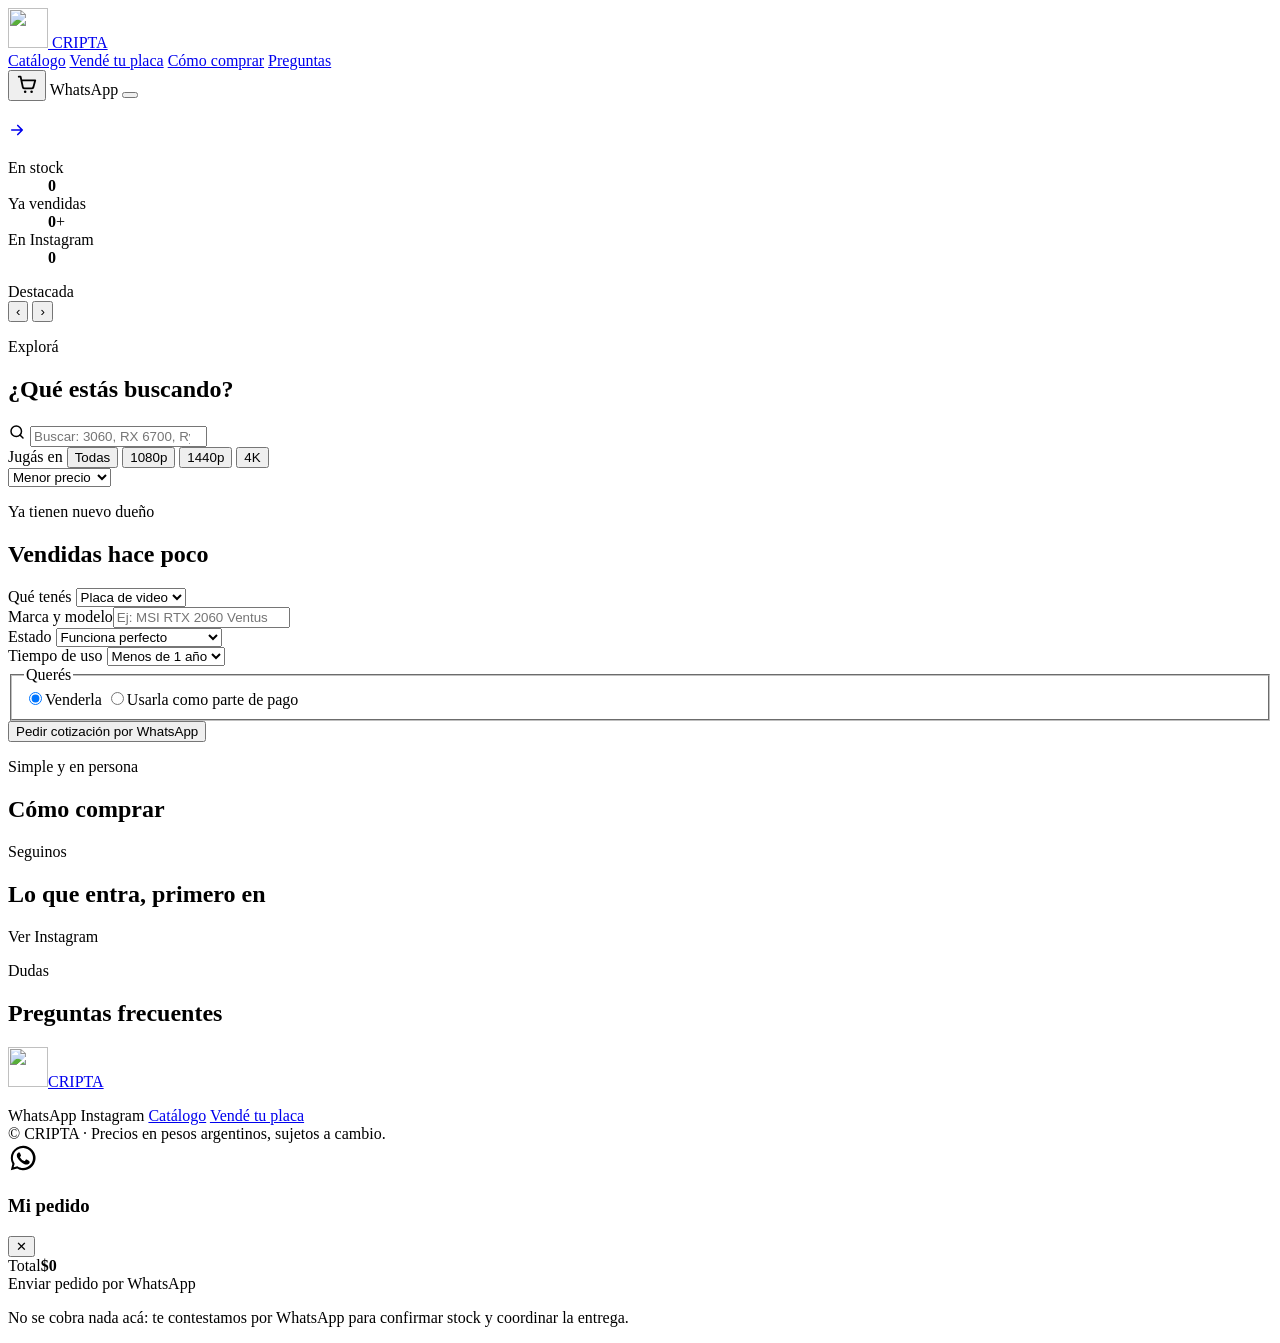
==== index.html @ cb6e193d "Add files via upload" ====
<!doctype html>
<html lang="es">
<head>
<meta charset="utf-8">
<meta name="viewport" content="width=device-width, initial-scale=1">
<title>CRIPTA · Placas de video, PCs y consolas en Tucumán</title>
<meta name="description" content="Placas de video, memorias, PCs armadas y consolas probadas en San Miguel de Tucumán. Recibimos tu componente en parte de pago. Efectivo o transferencia.">
<meta property="og:title" content="CRIPTA · Placas de video en Tucumán">
<meta property="og:description" content="Placas probadas, precio claro y trato directo por WhatsApp. Recibimos tu placa en parte de pago.">
<meta property="og:type" content="website">
<meta property="og:image" content="img/ig/ig4.png">
<meta name="theme-color" content="#0a0a0b">
<link rel="icon" href="img/logo.svg" type="image/svg+xml">
<link rel="preconnect" href="https://fonts.googleapis.com">
<link rel="preconnect" href="https://fonts.gstatic.com" crossorigin>
<link href="https://fonts.googleapis.com/css2?family=Unbounded:wght@500;700;800&family=Manrope:wght@400;500;600;700&family=JetBrains+Mono:wght@500;700&display=swap" rel="stylesheet">
<link rel="stylesheet" href="css/style.css">
</head>
<body>

<div class="topbar"><div class="topbar-track" id="topbar"></div></div>

<header class="header" id="header">
  <div class="wrap nav">
    <a class="brand" href="#inicio" aria-label="Cripta, inicio">
      <span class="logo"><img src="img/logo.svg" alt="" width="40" height="40"></span>
      <span class="brand-name">CRIPTA</span>
    </a>
    <nav class="nav-links" id="nav-links" aria-label="Principal">
      <a href="#catalogo">Catálogo</a>
      <a href="#vender">Vendé tu placa</a>
      <a href="#como-comprar">Cómo comprar</a>
      <a href="#preguntas">Preguntas</a>
    </nav>
    <div class="nav-actions">
      <button class="cart-btn" id="cart-open" type="button" aria-label="Ver mi pedido">
        <svg viewBox="0 0 24 24" width="22" height="22" aria-hidden="true"><path d="M3 4h2l2.4 11.2a2 2 0 0 0 2 1.6h7.7a2 2 0 0 0 1.9-1.4L21 8H6.2" fill="none" stroke="currentColor" stroke-width="2" stroke-linecap="round" stroke-linejoin="round"/><circle cx="10" cy="20.5" r="1.4" fill="currentColor"/><circle cx="17" cy="20.5" r="1.4" fill="currentColor"/></svg>
        <span class="cart-count" id="cart-count" hidden>0</span>
      </button>
      <a class="btn btn-primary btn-sm nav-wa" data-wa-general target="_blank" rel="noopener">WhatsApp</a>
      <button class="menu-btn" id="menu-btn" type="button" aria-label="Abrir menú" aria-expanded="false"><span></span><span></span></button>
    </div>
  </div>
</header>

<main id="inicio">

  <!-- HERO -->
  <section class="hero">
    <div class="hero-bg" aria-hidden="true"><div class="grid-floor"></div><div class="glow"></div></div>
    <div class="wrap hero-inner">
      <div class="hero-copy">
        <p class="eyebrow reveal" data-t="hero.etiqueta"></p>
        <h1 class="hero-title"><span class="line"><span data-t="hero.titulo"></span></span> <span class="line"><em data-t="hero.tituloResaltado"></em></span></h1>
        <p class="lead reveal" data-t="hero.bajada"></p>
        <div class="ctas reveal">
          <a class="btn btn-primary" href="#catalogo"><span data-t="hero.botonPrincipal"></span><svg viewBox="0 0 24 24" width="18" height="18" aria-hidden="true"><path d="M5 12h14m-6-6 6 6-6 6" fill="none" stroke="currentColor" stroke-width="2.2" stroke-linecap="round" stroke-linejoin="round"/></svg></a>
          <a class="btn btn-ghost" href="#vender" data-t="hero.botonSecundario"></a>
        </div>
        <dl class="stats reveal">
          <div><dt>En stock</dt><dd><b class="count" id="stat-stock">0</b></dd></div>
          <div><dt>Ya vendidas</dt><dd><b class="count" id="stat-vendidas">0</b>+</dd></div>
          <div><dt>En Instagram</dt><dd><b class="count" data-count-to="" id="stat-ig">0</b></dd></div>
        </dl>
      </div>

      <div class="feature reveal" id="feature">
        <div class="feature-card" id="feature-card">
          <div class="feature-shine" aria-hidden="true"></div>
          <div class="feature-top"><span class="pill pill-y" id="f-tag">Destacada</span><span class="feature-dots" id="dots"></span></div>
          <div class="feature-img" id="f-img"></div>
          <div class="feature-bar">
            <div><small id="f-sub"></small><b id="f-name"></b></div>
            <span class="feature-price" id="f-price"></span>
          </div>
        </div>
        <button class="f-arrow f-prev" id="f-prev" type="button" aria-label="Anterior">‹</button>
        <button class="f-arrow f-next" id="f-next" type="button" aria-label="Siguiente">›</button>
      </div>
    </div>
  </section>

  <!-- MARCAS -->
  <div class="marquee" aria-label="Marcas con las que trabajamos">
    <div class="marquee-track" id="marcas"></div>
  </div>

  <!-- BENEFICIOS -->
  <section class="wrap perks" id="beneficios"></section>

  <!-- CATEGORÍAS -->
  <section class="wrap section" aria-labelledby="cat-title">
    <div class="section-head reveal">
      <p class="eyebrow">Explorá</p>
      <h2 class="h2" id="cat-title">¿Qué estás buscando?</h2>
    </div>
    <div class="cats" id="cats"></div>
  </section>

  <!-- CATÁLOGO -->
  <section class="wrap section" id="catalogo" aria-labelledby="catalogo-title">
    <div class="section-head reveal">
      <p class="eyebrow" data-t="catalogo.etiqueta"></p>
      <h2 class="h2" id="catalogo-title" data-t="catalogo.titulo"></h2>
      <p class="muted" data-t="catalogo.bajada"></p>
    </div>

    <div class="toolbar reveal">
      <div class="tabs" id="tabs" role="group" aria-label="Categoría"></div>
      <div class="tool-row">
        <label class="search">
          <svg viewBox="0 0 24 24" width="18" height="18" aria-hidden="true"><circle cx="11" cy="11" r="7" fill="none" stroke="currentColor" stroke-width="2"/><path d="m20 20-4-4" stroke="currentColor" stroke-width="2" stroke-linecap="round"/></svg>
          <input id="q" type="search" placeholder="Buscar: 3060, RX 6700, Ryzen…" aria-label="Buscar producto">
        </label>
        <div class="res-filter" id="res" role="group" aria-label="¿A qué resolución jugás?">
          <span class="res-lbl">Jugás en</span>
          <button type="button" data-res="">Todas</button>
          <button type="button" data-res="1080p">1080p</button>
          <button type="button" data-res="1440p">1440p</button>
          <button type="button" data-res="4K">4K</button>
        </div>
        <select id="orden" aria-label="Ordenar">
          <option value="asc">Menor precio</option>
          <option value="desc">Mayor precio</option>
          <option value="mem">Más memoria</option>
        </select>
      </div>
    </div>

    <p class="results" id="results" aria-live="polite"></p>
    <div class="grid" id="productos">
      <div class="card skeleton"></div><div class="card skeleton"></div><div class="card skeleton"></div><div class="card skeleton"></div>
    </div>
  </section>

  <!-- VENDIDAS -->
  <section class="sold-strip" aria-labelledby="sold-title">
    <div class="wrap">
      <div class="section-head reveal">
        <p class="eyebrow">Ya tienen nuevo dueño</p>
        <h2 class="h2" id="sold-title">Vendidas hace poco</h2>
      </div>
    </div>
    <div class="sold-track" id="vendidas"></div>
  </section>

  <!-- VENDER -->
  <section class="wrap section" id="vender">
    <div class="sell reveal">
      <div class="sell-copy">
        <p class="eyebrow" data-t="vender.etiqueta"></p>
        <h2 class="h2" data-t="vender.titulo"></h2>
        <p class="muted" data-t="vender.bajada"></p>
        <ul class="checks" id="vender-lista"></ul>
      </div>
      <form class="sell-form" id="sell-form">
        <div class="field"><label for="s-tipo">Qué tenés</label>
          <select id="s-tipo"><option>Placa de video</option><option>Procesador</option><option>Memoria RAM</option><option>PC completa</option><option>Consola</option><option>Otro</option></select></div>
        <div class="field"><label for="s-modelo">Marca y modelo</label><input id="s-modelo" required placeholder="Ej: MSI RTX 2060 Ventus"></div>
        <div class="field"><label for="s-estado">Estado</label>
          <select id="s-estado"><option>Funciona perfecto</option><option>Funciona con detalles</option><option>No anda / para repuesto</option></select></div>
        <div class="field"><label for="s-uso">Tiempo de uso</label>
          <select id="s-uso"><option>Menos de 1 año</option><option>1 a 2 años</option><option>Más de 2 años</option></select></div>
        <fieldset class="field field-full seg">
          <legend>Querés</legend>
          <label><input type="radio" name="s-fin" value="Quiero vender un componente" checked><span>Venderla</span></label>
          <label><input type="radio" name="s-fin" value="Quiero usar un componente como parte de pago"><span>Usarla como parte de pago</span></label>
        </fieldset>
        <button class="btn btn-primary field-full" type="submit">Pedir cotización por WhatsApp</button>
      </form>
    </div>
  </section>

  <!-- CÓMO COMPRAR -->
  <section class="wrap section" id="como-comprar">
    <div class="section-head reveal">
      <p class="eyebrow">Simple y en persona</p>
      <h2 class="h2">Cómo comprar</h2>
    </div>
    <ol class="steps" id="pasos"></ol>
  </section>

  <!-- INSTAGRAM -->
  <section class="wrap section" id="instagram">
    <div class="section-head section-head-row reveal">
      <div>
        <p class="eyebrow">Seguinos</p>
        <h2 class="h2">Lo que entra, primero en <span class="y" id="ig-handle"></span></h2>
      </div>
      <a class="btn btn-ghost" id="ig-link" target="_blank" rel="noopener">Ver Instagram</a>
    </div>
    <div class="ig-grid" id="ig-grid"></div>
  </section>

  <!-- FAQ -->
  <section class="wrap section" id="preguntas">
    <div class="section-head reveal">
      <p class="eyebrow">Dudas</p>
      <h2 class="h2">Preguntas frecuentes</h2>
    </div>
    <div class="faq" id="faq"></div>
  </section>

  <!-- CTA FINAL -->
  <section class="wrap">
    <div class="cta-final reveal">
      <h2 class="h2" data-t="cierre.titulo"></h2>
      <p data-t="cierre.bajada"></p>
      <a class="btn btn-dark" data-wa-general target="_blank" rel="noopener" data-t="cierre.boton"></a>
    </div>
  </section>
</main>

<footer class="footer">
  <div class="wrap footer-inner">
    <div>
      <a class="brand" href="#inicio"><span class="logo"><img src="img/logo.svg" alt="" width="40" height="40"></span><span class="brand-name">CRIPTA</span></a>
      <p class="muted" data-t="pie.texto"></p>
    </div>
    <div class="footer-links">
      <a data-wa-general target="_blank" rel="noopener">WhatsApp</a>
      <a id="ig-foot" target="_blank" rel="noopener">Instagram</a>
      <a href="#catalogo">Catálogo</a>
      <a href="#vender">Vendé tu placa</a>
    </div>
  </div>
  <div class="wrap footer-base"><span>© <span id="year"></span> CRIPTA · <span id="ciudad"></span></span><span>Precios en pesos argentinos, sujetos a cambio.</span></div>
</footer>

<!-- WhatsApp flotante -->
<a class="wa-float" data-wa-general target="_blank" rel="noopener" aria-label="Escribinos por WhatsApp">
  <svg viewBox="0 0 32 32" width="30" height="30" aria-hidden="true"><path fill="currentColor" d="M16 3a13 13 0 0 0-11.3 19.4L3 29l6.8-1.8A13 13 0 1 0 16 3Zm0 23.7c-2 0-4-.6-5.6-1.6l-.4-.2-4 1 1.1-3.9-.3-.4A10.7 10.7 0 1 1 16 26.7Zm5.9-8c-.3-.2-1.9-1-2.2-1-.3-.2-.5-.2-.7.1l-1 1.3c-.2.2-.4.2-.7.1a8.8 8.8 0 0 1-4.4-3.8c-.3-.6.3-.5.9-1.7.1-.2 0-.4 0-.6l-1-2.4c-.3-.6-.5-.5-.7-.5h-.6c-.2 0-.6 0-.9.4-.3.3-1.2 1.1-1.2 2.8s1.2 3.2 1.4 3.5c.2.2 2.4 3.7 5.8 5.1 2.2.9 3 1 4.1.8.7-.1 1.9-.8 2.2-1.5.3-.8.3-1.4.2-1.5 0-.2-.3-.2-.6-.4Z"/></svg>
</a>

<!-- Vista rápida -->
<dialog class="modal" id="modal" aria-labelledby="m-title">
  <button class="modal-close" type="button" data-close aria-label="Cerrar">✕</button>
  <div class="modal-body">
    <div class="modal-img" id="m-wrap">
      <div class="zoom-stage" id="m-img"></div>
      <button class="m-nav m-prev" type="button" id="m-prev" aria-label="Anterior">‹</button>
      <button class="m-nav m-next" type="button" id="m-next" aria-label="Siguiente">›</button>
      <div class="zoom-ctrl" role="group" aria-label="Zoom de la foto">
        <button type="button" id="z-out" aria-label="Alejar">−</button>
        <span id="z-val">100%</span>
        <button type="button" id="z-in" aria-label="Acercar">+</button>
        <button type="button" id="z-reset" aria-label="Restablecer zoom">⟲</button>
      </div>
      <span class="m-count" id="m-count"></span>
      <span class="zoom-hint">Rueda o doble clic para acercar · arrastrá para moverte</span>
    </div>
    <div class="modal-info">
      <span class="pill" id="m-marca"></span>
      <h3 id="m-title"></h3>
      <div class="specs" id="m-specs"></div>
      <div id="m-meter"></div>
      <dl class="ficha" id="m-ficha"></dl>
      <p class="muted" id="m-nota"></p>
      <div class="modal-price" id="m-price"></div>
      <div class="modal-actions">
        <a class="btn btn-primary" id="m-buy" target="_blank" rel="noopener">Comprar por WhatsApp</a>
        <button class="btn btn-ghost" id="m-add" type="button">Agregar al pedido</button>
      </div>
      <ul class="modal-trust"><li>Probada antes de entregar</li><li>Efectivo o transferencia</li><li>Aceptamos tu placa en parte de pago</li></ul>
    </div>
  </div>
</dialog>

<!-- Pedido -->
<div class="drawer-scrim" id="scrim" hidden></div>
<aside class="drawer" id="drawer" aria-label="Mi pedido" aria-hidden="true">
  <div class="drawer-head"><h3>Mi pedido</h3><button class="modal-close" type="button" id="cart-close" aria-label="Cerrar">✕</button></div>
  <div class="drawer-list" id="cart-list"></div>
  <div class="drawer-foot">
    <div class="drawer-total"><span>Total</span><b id="cart-total">$0</b></div>
    <a class="btn btn-primary" id="cart-send" target="_blank" rel="noopener">Enviar pedido por WhatsApp</a>
    <p class="muted small">No se cobra nada acá: te contestamos por WhatsApp para confirmar stock y coordinar la entrega.</p>
  </div>
</aside>

<div class="toast" id="toast" role="status"></div>

<script src="js/app.js"></script>
</body>
</html>
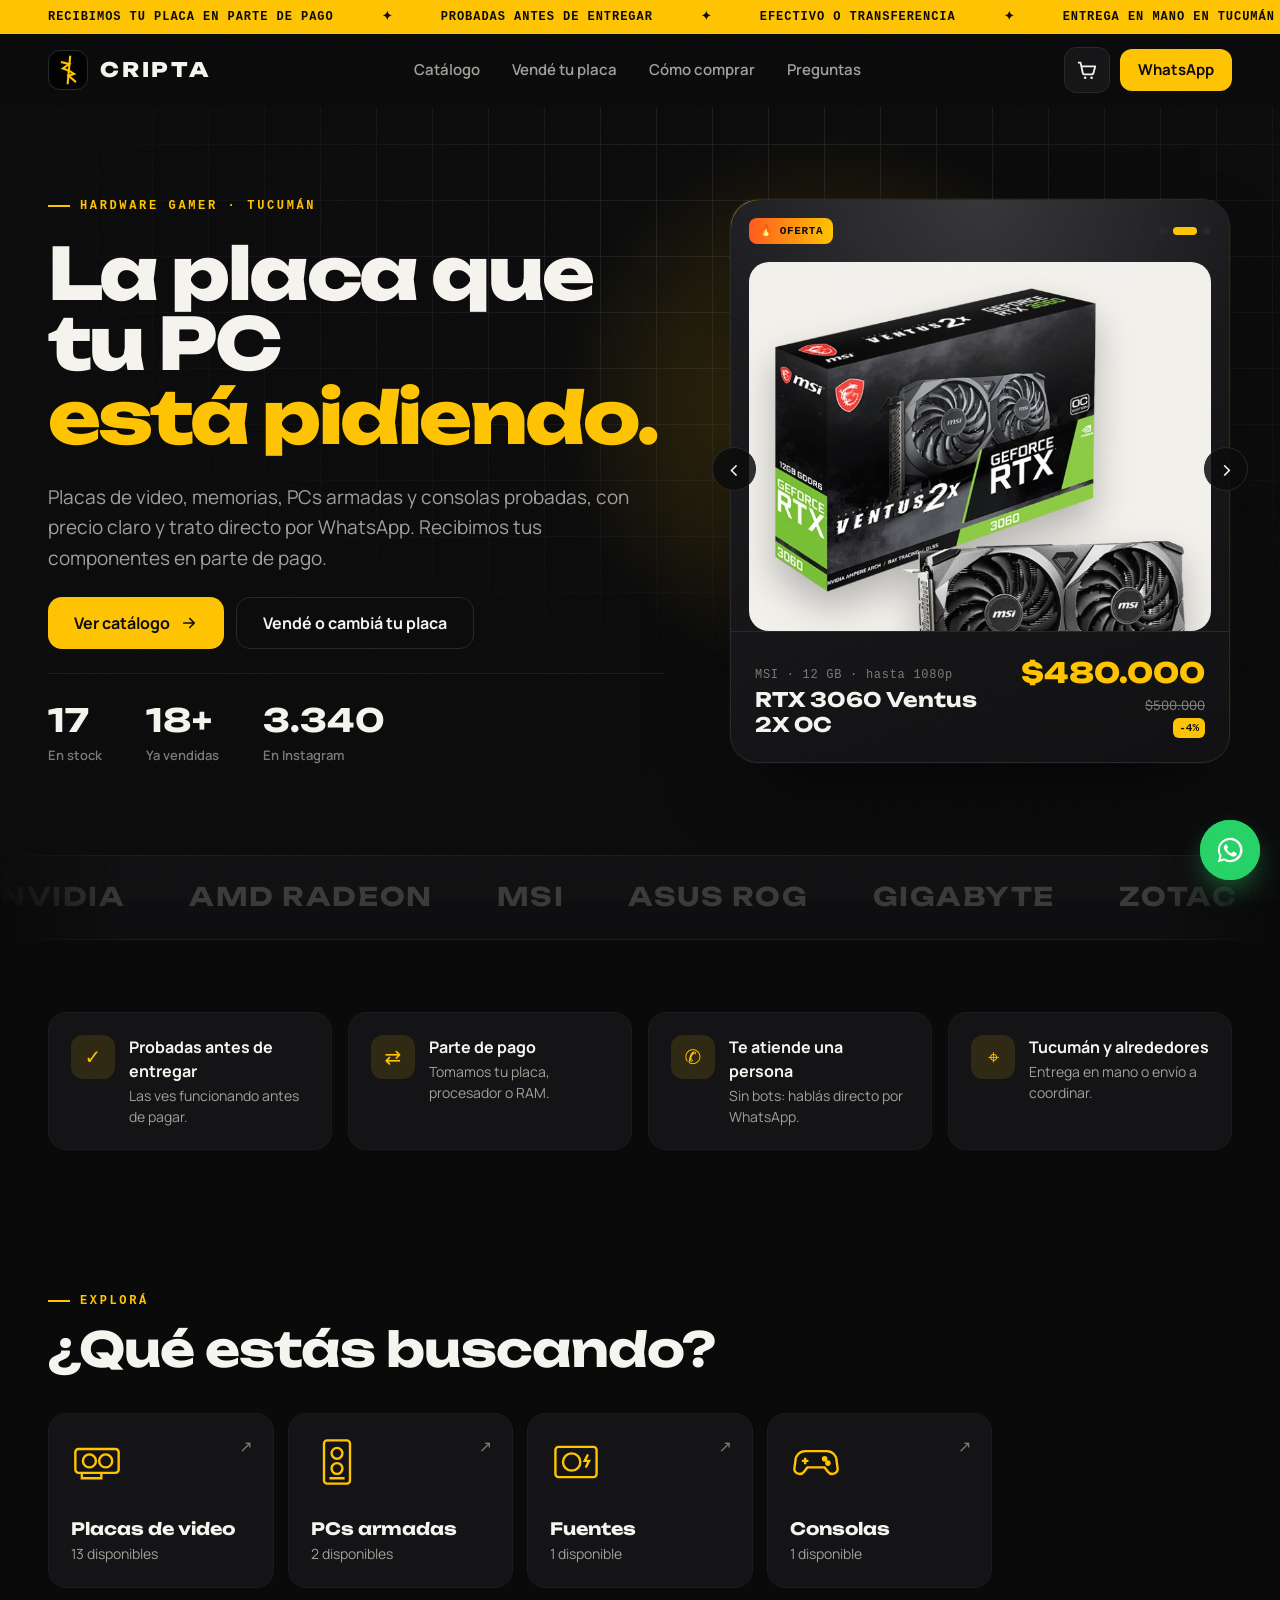
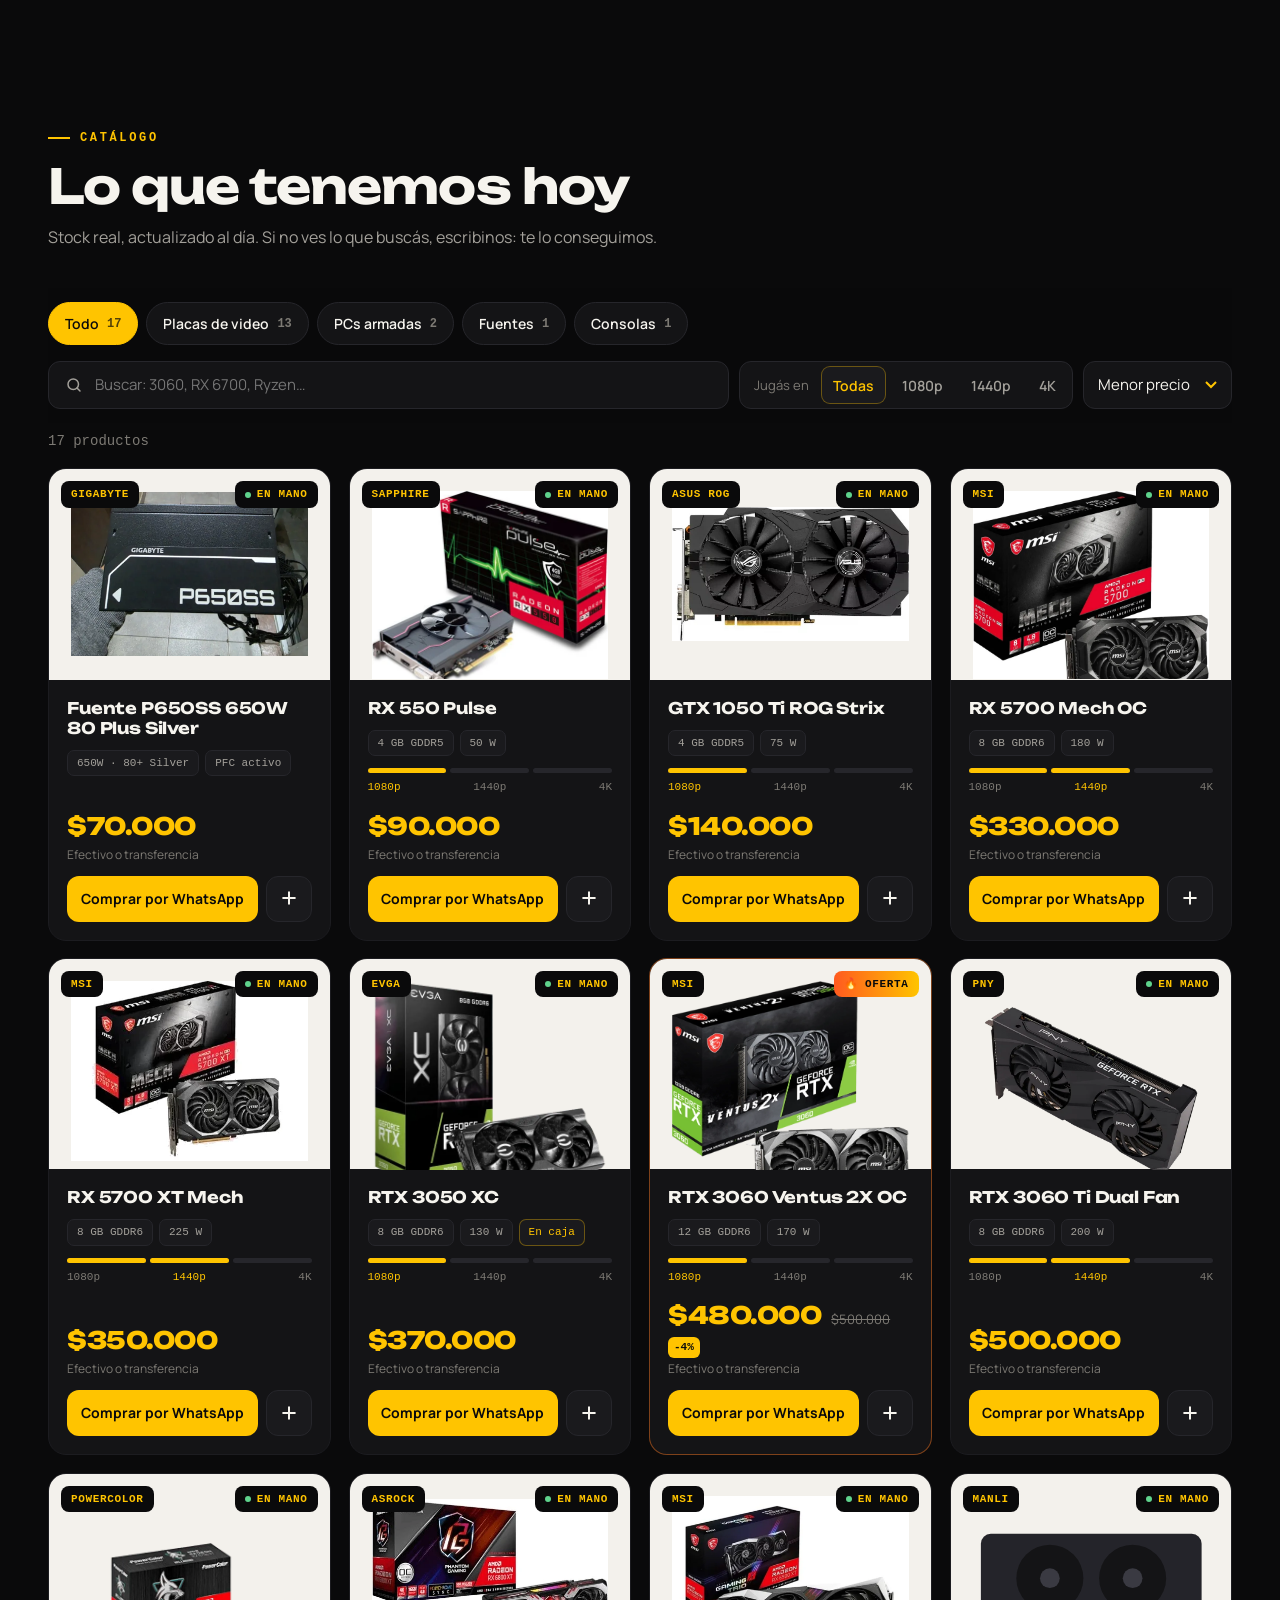
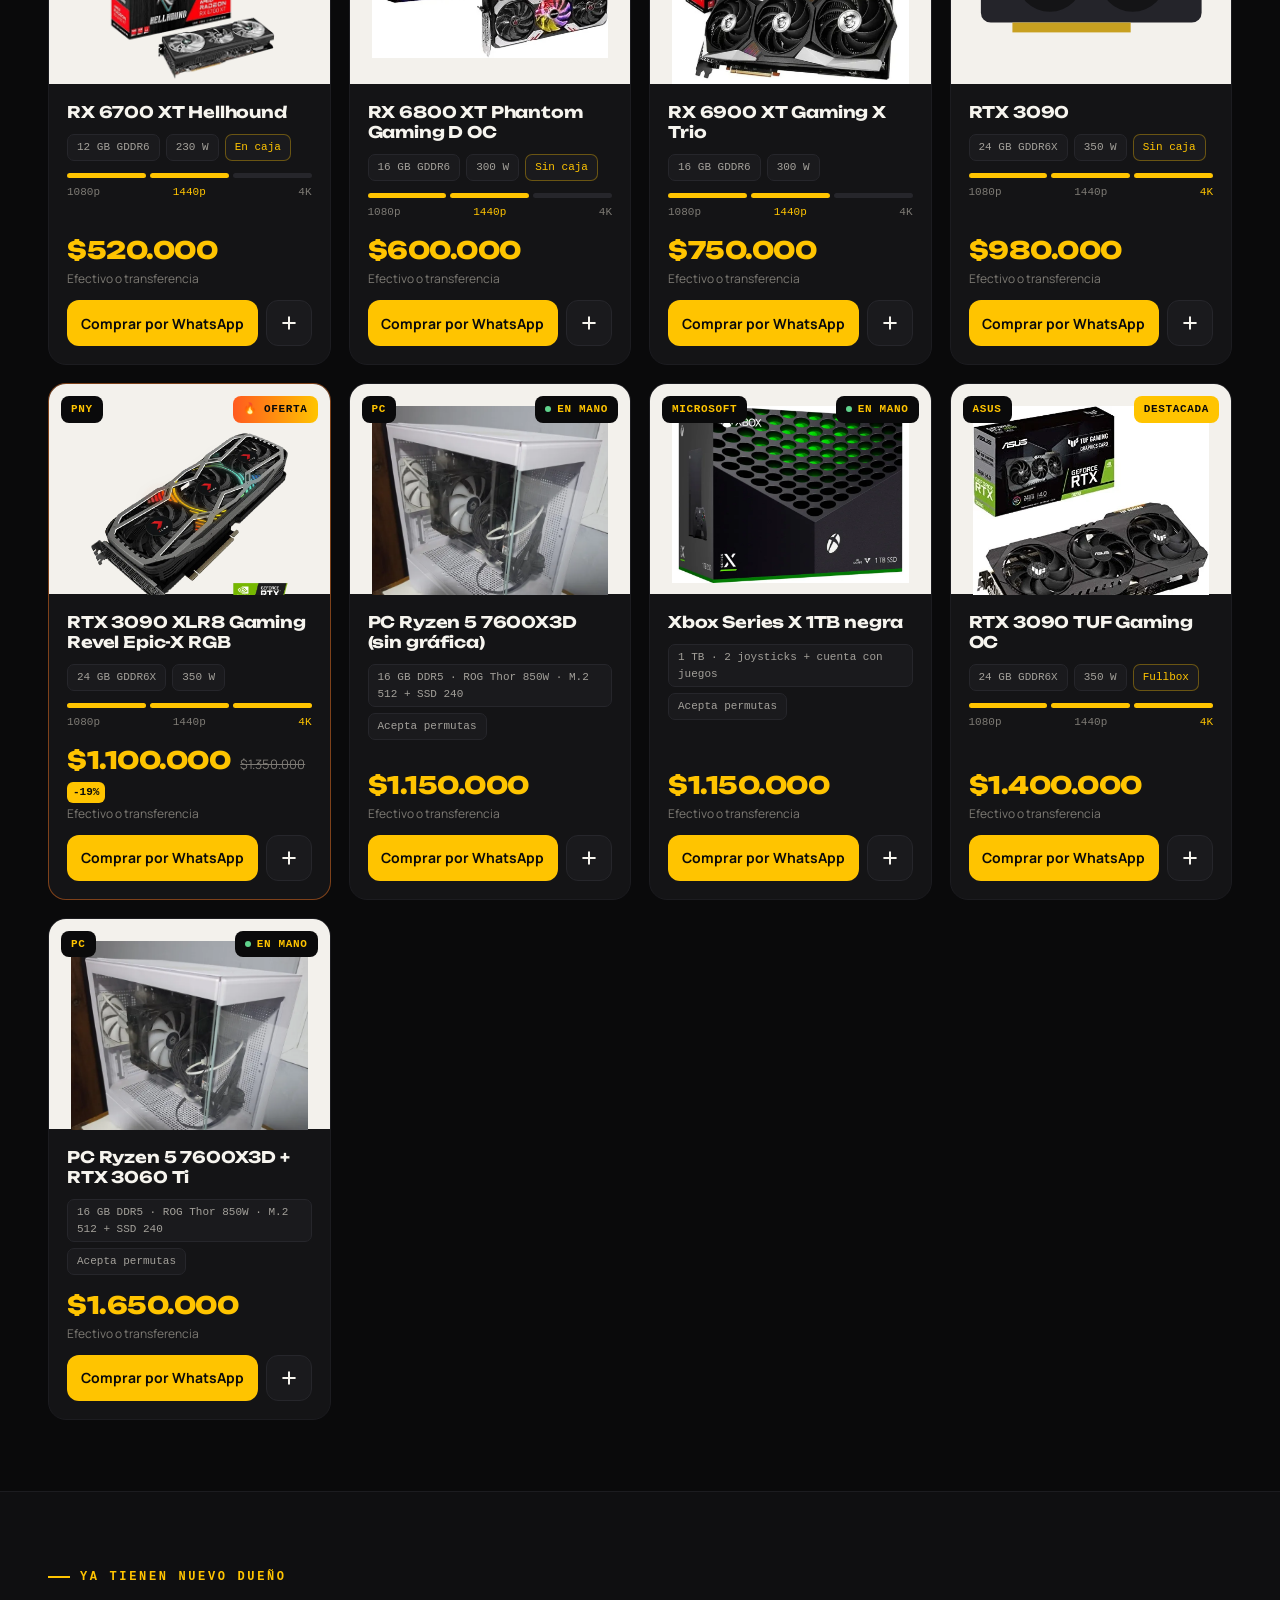
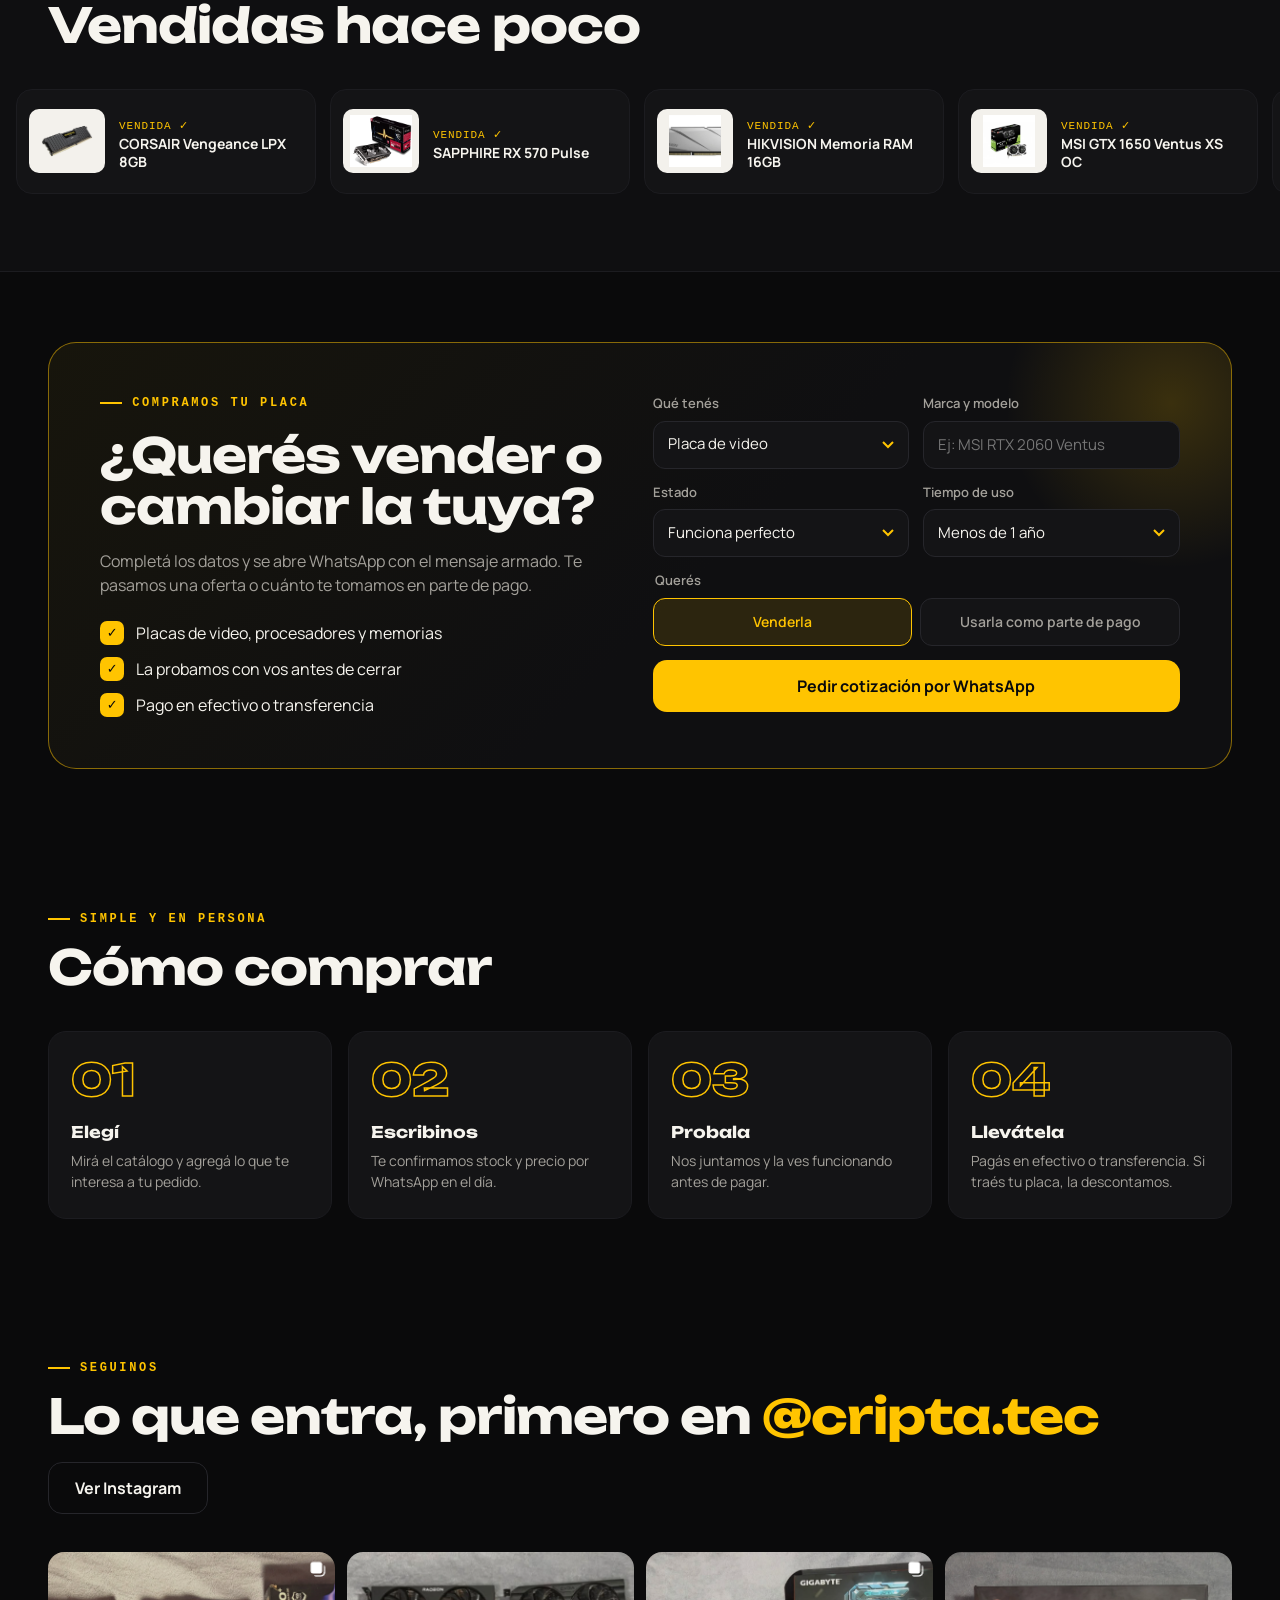
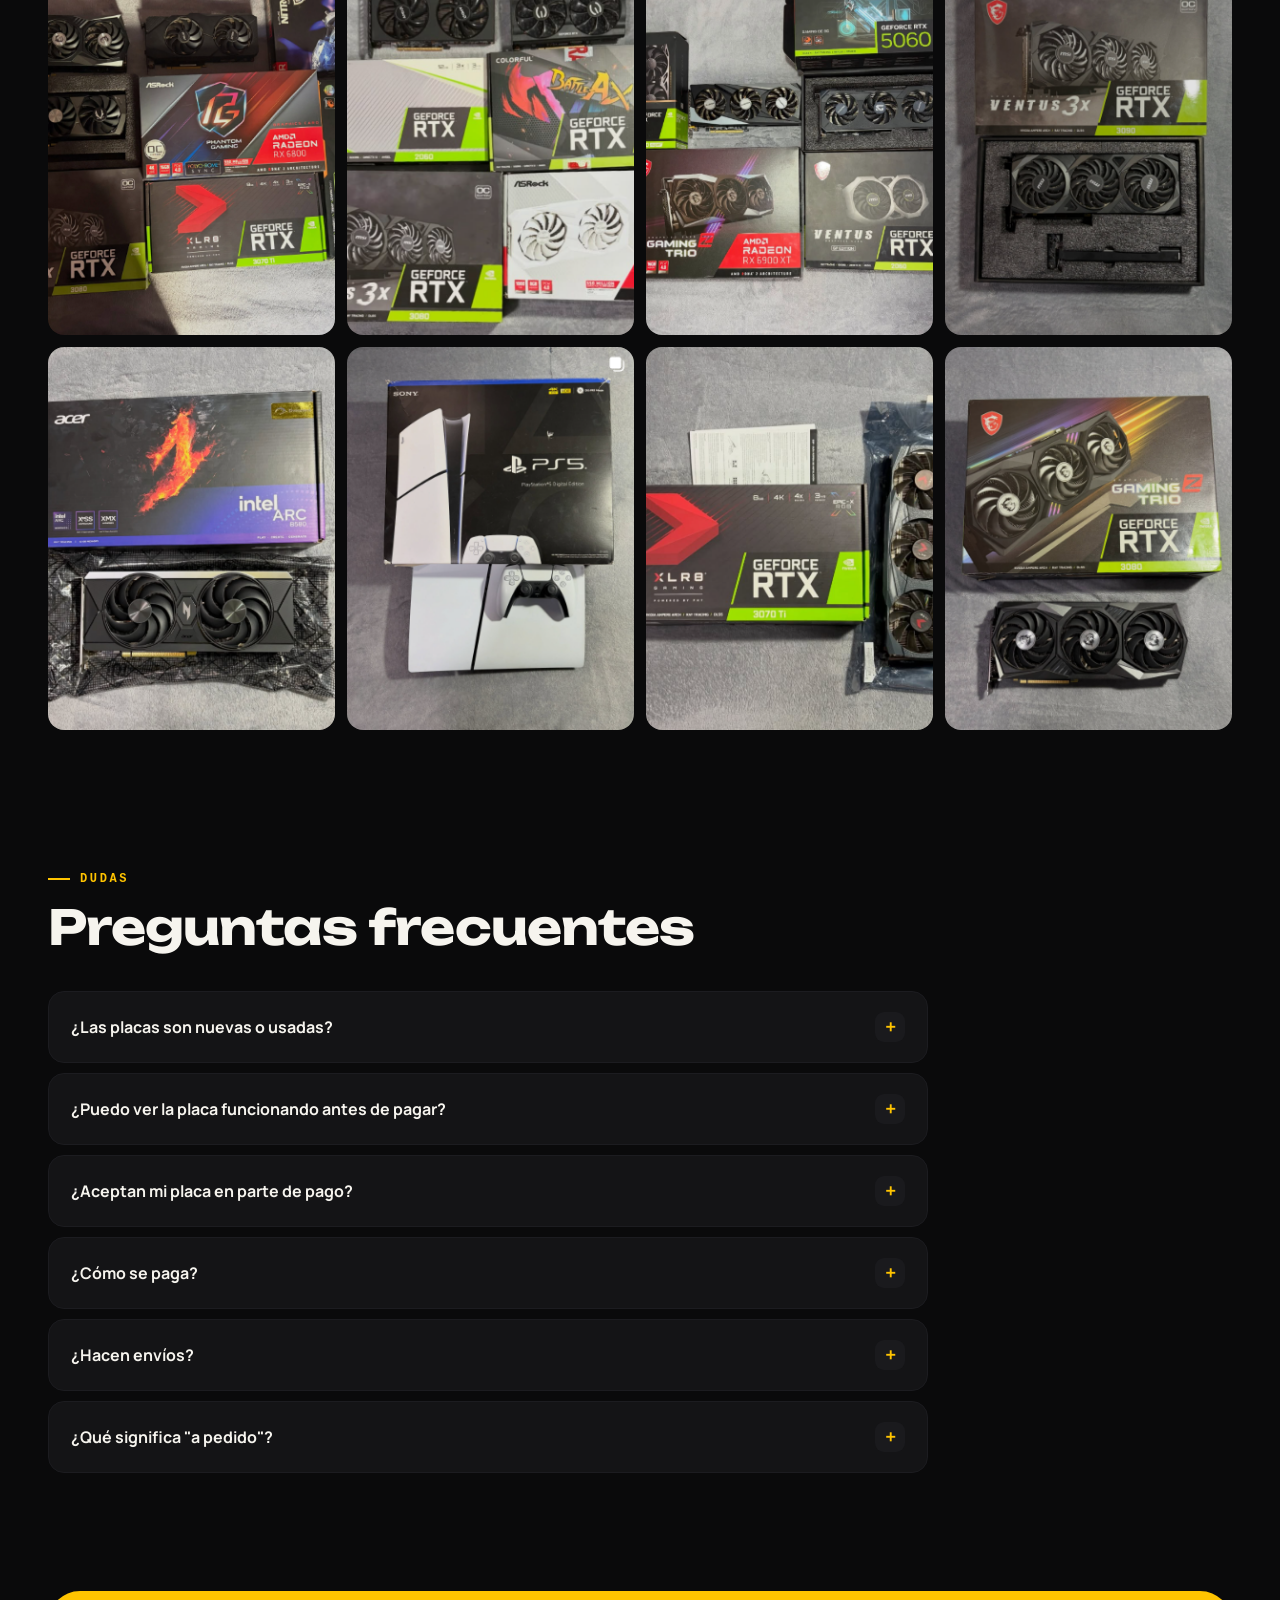
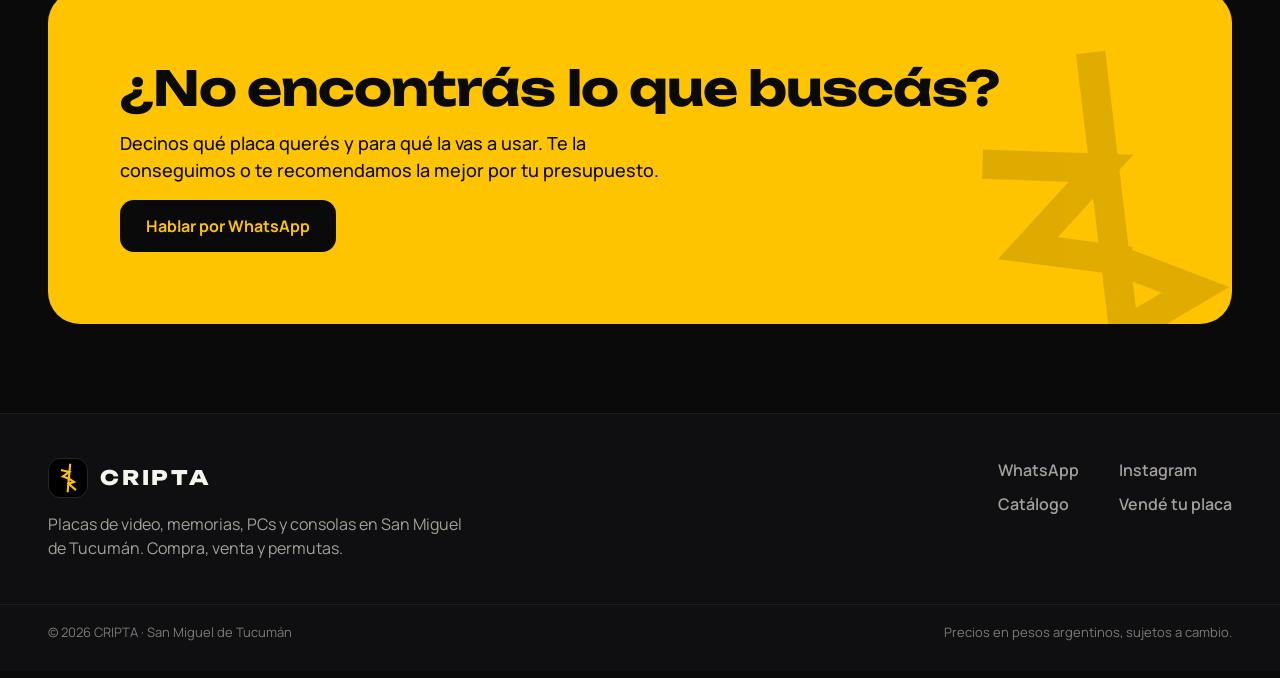
==== commit 909e6049: "SEO: vista previa al compartir, robots y sitemap" ====
--- a/index.html
+++ b/index.html
@@ -8,7 +8,15 @@
 <meta property="og:title" content="CRIPTA · Placas de video en Tucumán">
 <meta property="og:description" content="Placas probadas, precio claro y trato directo por WhatsApp. Recibimos tu placa en parte de pago.">
 <meta property="og:type" content="website">
-<meta property="og:image" content="img/ig/ig4.png">
+<meta property="og:url" content="https://ignacioodrop.github.io/cripta-web/">
+<meta property="og:site_name" content="CRIPTA">
+<meta property="og:locale" content="es_AR">
+<meta property="og:image" content="https://ignacioodrop.github.io/cripta-web/img/ig/ig4.png">
+<meta name="twitter:card" content="summary">
+<link rel="canonical" href="https://ignacioodrop.github.io/cripta-web/">
+<script type="application/ld+json">
+{"@context":"https://schema.org","@type":"Store","name":"CRIPTA","description":"Placas de video, memorias, PCs armadas y consolas en San Miguel de Tucumán.","url":"https://ignacioodrop.github.io/cripta-web/","logo":"https://ignacioodrop.github.io/cripta-web/img/logo.svg","image":"https://ignacioodrop.github.io/cripta-web/img/ig/ig4.png","telephone":"+5493816260646","address":{"@type":"PostalAddress","addressLocality":"San Miguel de Tucumán","addressRegion":"Tucumán","addressCountry":"AR"},"areaServed":"San Miguel de Tucumán","paymentAccepted":"Efectivo, transferencia","sameAs":["https://www.instagram.com/cripta.tec/"]}
+</script>
 <meta name="theme-color" content="#0a0a0b">
 <link rel="icon" href="img/logo.svg" type="image/svg+xml">
 <link rel="preconnect" href="https://fonts.googleapis.com">
--- a/css/style.css
+++ b/css/style.css
@@ -0,0 +1,478 @@
+/* CRIPTA — negro con detalles amarillos */
+:root{
+  --bg:#0a0a0b; --bg2:#0f0f11; --card:#141416; --card2:#1a1a1d; --line:#26262b; --line2:#1c1c20;
+  --text:#f6f4ee; --muted:#a3a09a; --muted2:#7d7a74;
+  --y:#ffc400; --y2:#ffd84d; --y-deep:#c99a00; --y-soft:rgba(255,196,0,.12);
+  --ok:#5fd38d; --ink:#0a0a0b; --well:#f3f1ec;
+  --display:'Unbounded',system-ui,sans-serif; --body:'Manrope',system-ui,sans-serif; --mono:'JetBrains Mono',ui-monospace,monospace;
+  --r:18px; --ease:cubic-bezier(.2,.8,.2,1);
+  color-scheme:dark;
+}
+*{box-sizing:border-box}
+[hidden]{display:none!important}
+html{scroll-behavior:smooth;scroll-padding-top:90px}
+body{margin:0;background:var(--bg);color:var(--text);font-family:var(--body);font-size:16px;line-height:1.5;-webkit-font-smoothing:antialiased;overflow-x:hidden}
+img{max-width:100%;display:block}
+a{color:inherit}
+h1,h2,h3,p,dl,dd{margin:0}
+button{font:inherit;color:inherit}
+::selection{background:var(--y);color:var(--ink)}
+:focus-visible{outline:3px solid var(--y);outline-offset:3px;border-radius:6px}
+.wrap{max-width:1320px;margin:0 auto;padding-inline:clamp(16px,4vw,48px)}
+.muted{color:var(--muted)}
+.small{font-size:13px}
+.y{color:var(--y)}
+.eyebrow{font-family:var(--mono);font-size:12px;font-weight:700;letter-spacing:.22em;color:var(--y);text-transform:uppercase;display:flex;align-items:center;gap:10px}
+.eyebrow::before{content:"";width:22px;height:2px;background:var(--y)}
+.h2{font-family:var(--display);font-weight:700;font-size:clamp(28px,4vw,48px);line-height:1.05;letter-spacing:-.02em;text-wrap:balance}
+
+/* botones */
+.btn{display:inline-flex;align-items:center;justify-content:center;gap:10px;min-height:52px;padding:0 26px;border-radius:14px;font-weight:700;font-size:16px;text-decoration:none;border:0;cursor:pointer;transition:transform .25s var(--ease),background .2s,box-shadow .25s,color .2s;position:relative;overflow:hidden;white-space:nowrap}
+.btn:hover{transform:translateY(-2px)}
+.btn:active{transform:translateY(0) scale(.98)}
+.btn-sm{min-height:42px;padding:0 18px;font-size:15px;border-radius:12px}
+.btn-primary{background:var(--y);color:var(--ink);box-shadow:0 0 0 0 rgba(255,196,0,.0)}
+.btn-primary:hover{background:var(--y2);box-shadow:0 10px 30px -8px rgba(255,196,0,.55)}
+.btn-primary::after{content:"";position:absolute;inset:0;background:linear-gradient(110deg,transparent 30%,rgba(255,255,255,.55) 50%,transparent 70%);transform:translateX(-120%)}
+.btn-primary:hover::after{transform:translateX(120%);transition:transform .7s var(--ease)}
+.btn-ghost{background:transparent;color:var(--text);border:1.5px solid var(--line)}
+.btn-ghost:hover{border-color:var(--y);color:var(--y)}
+.btn-dark{background:var(--ink);color:var(--y)}
+.btn-dark:hover{background:#000}
+
+/* barra superior */
+.topbar{background:var(--y);color:var(--ink);overflow:hidden;height:34px;display:flex;align-items:center;font-family:var(--mono);font-size:12px;font-weight:700;letter-spacing:.08em;text-transform:uppercase}
+.topbar-track{display:flex;gap:48px;white-space:nowrap;animation:slide 38s linear infinite;padding-left:48px}
+.topbar-track span{display:inline-flex;align-items:center;gap:48px}
+.topbar-track span::after{content:"✦"}
+
+/* header */
+.header{position:sticky;top:0;z-index:40;background:rgba(10,10,11,.72);backdrop-filter:blur(14px) saturate(1.4);border-bottom:1px solid transparent;transition:border-color .3s,background .3s}
+.header.scrolled{border-bottom-color:var(--line2);background:rgba(10,10,11,.9)}
+.nav{height:72px;display:flex;align-items:center;justify-content:space-between;gap:20px}
+.brand{display:flex;align-items:center;gap:12px;text-decoration:none}
+.logo{width:40px;height:40px;border-radius:12px;background:#000;border:1.5px solid var(--line);display:grid;place-items:center;overflow:hidden;transition:transform .5s var(--ease),border-color .3s}
+.brand:hover .logo{transform:rotate(-8deg) scale(1.06);border-color:var(--y)}
+.logo img{width:30px;height:30px}
+.brand-name{font-family:var(--display);font-weight:800;font-size:20px;letter-spacing:.14em}
+.nav-links{display:flex;gap:4px}
+.nav-links a{text-decoration:none;color:var(--muted);font-weight:600;font-size:15px;padding:10px 14px;border-radius:10px;position:relative;transition:color .2s}
+.nav-links a::after{content:"";position:absolute;left:14px;right:14px;bottom:5px;height:2px;background:var(--y);transform:scaleX(0);transform-origin:left;transition:transform .3s var(--ease)}
+.nav-links a:hover{color:var(--text)}
+.nav-links a:hover::after{transform:scaleX(1)}
+.nav-actions{display:flex;align-items:center;gap:10px}
+.cart-btn{position:relative;width:46px;height:46px;border-radius:12px;background:var(--card);border:1px solid var(--line);display:grid;place-items:center;cursor:pointer;transition:border-color .2s}
+.cart-btn:hover{border-color:var(--y);color:var(--y)}
+.cart-count{position:absolute;top:-6px;right:-6px;min-width:22px;height:22px;padding:0 6px;border-radius:11px;background:var(--y);color:var(--ink);font-size:12px;font-weight:800;display:grid;place-items:center}
+.cart-count.pop{animation:pop .45s var(--ease)}
+.menu-btn{display:none;width:46px;height:46px;border-radius:12px;background:var(--card);border:1px solid var(--line);cursor:pointer;flex-direction:column;align-items:center;justify-content:center;gap:6px}
+.menu-btn span{width:18px;height:2px;background:var(--text);transition:transform .3s var(--ease)}
+.menu-btn[aria-expanded="true"] span:first-child{transform:translateY(4px) rotate(45deg)}
+.menu-btn[aria-expanded="true"] span:last-child{transform:translateY(-4px) rotate(-45deg)}
+
+/* hero */
+.hero{position:relative;overflow:hidden;isolation:isolate}
+.hero-bg{position:absolute;inset:0;z-index:-1;pointer-events:none}
+.grid-floor{position:absolute;inset:-40% -10% 0;background-image:linear-gradient(var(--line2) 1px,transparent 1px),linear-gradient(90deg,var(--line2) 1px,transparent 1px);background-size:56px 56px;mask-image:radial-gradient(ellipse 70% 60% at 60% 40%,#000 20%,transparent 75%);animation:drift 24s linear infinite}
+.glow{position:absolute;width:640px;height:640px;left:var(--mx,65%);top:var(--my,40%);transform:translate(-50%,-50%);background:radial-gradient(circle,rgba(255,196,0,.22),transparent 62%);filter:blur(10px);transition:left .6s var(--ease),top .6s var(--ease)}
+.hero-inner{display:grid;grid-template-columns:1.1fr .9fr;gap:clamp(32px,5vw,72px);align-items:center;padding-block:clamp(48px,7vw,96px) clamp(56px,7vw,104px)}
+.hero-copy{display:flex;flex-direction:column;gap:24px;min-width:0}
+.hero-title{font-family:var(--display);font-weight:800;font-size:clamp(38px,5.6vw,78px);line-height:.98;letter-spacing:-.035em}
+.hero-title .line{display:block;overflow:hidden;padding-bottom:.06em}
+.hero-title .line>*{display:inline-block;transform:translateY(105%);animation:rise 1s var(--ease) forwards}
+.hero-title .line:nth-child(2)>*{animation-delay:.12s}
+.hero-title em{font-style:normal;color:var(--y);position:relative}
+.lead{font-size:clamp(17px,1.5vw,19px);color:var(--muted);max-width:52ch;line-height:1.6}
+.ctas{display:flex;flex-wrap:wrap;gap:12px}
+.stats{display:flex;gap:clamp(20px,4vw,44px);flex-wrap:wrap;padding-top:8px;border-top:1px solid var(--line2);padding-top:22px}
+.stats div{display:flex;flex-direction:column-reverse;gap:2px}
+.stats dt{font-size:13px;color:var(--muted2);font-weight:600}
+.stats dd{font-family:var(--display);font-weight:700;font-size:clamp(24px,2.6vw,32px);color:var(--text)}
+
+/* tarjeta destacada */
+.feature{position:relative;justify-self:center;width:100%;max-width:500px;perspective:1100px}
+.feature-card{position:relative;border-radius:28px;background:linear-gradient(160deg,#1b1b1f,#0f0f11);border:1px solid var(--line);overflow:hidden;transform-style:preserve-3d;transition:transform .5s var(--ease);box-shadow:0 40px 80px -30px rgba(0,0,0,.8),0 0 0 1px rgba(255,196,0,.05)}
+.feature-card::before{content:"";position:absolute;inset:-2px;border-radius:30px;padding:2px;background:conic-gradient(from var(--ang,0deg),transparent 0 70%,var(--y) 85%,transparent 100%);-webkit-mask:linear-gradient(#000 0 0) content-box,linear-gradient(#000 0 0);-webkit-mask-composite:xor;mask-composite:exclude;animation:spin 6s linear infinite;pointer-events:none}
+.feature-shine{position:absolute;inset:0;background:radial-gradient(circle at var(--sx,50%) var(--sy,0%),rgba(255,255,255,.12),transparent 45%);pointer-events:none;z-index:2}
+.feature-top{position:absolute;top:18px;left:18px;right:18px;display:flex;justify-content:space-between;align-items:center;z-index:3}
+.feature-dots{display:flex;gap:6px}
+.feature-dots button{width:8px;height:8px;border-radius:4px;border:0;background:var(--line);cursor:pointer;padding:0;transition:width .3s var(--ease),background .3s}
+.feature-dots button[aria-current="true"]{width:24px;background:var(--y)}
+.feature-img{aspect-ratio:5/4;display:grid;place-items:center;margin:62px 18px 0;padding:26px;border-radius:20px;background:var(--well);overflow:hidden}
+.feature-img img,.feature-img svg{width:100%;height:100%;object-fit:contain;filter:drop-shadow(0 18px 18px rgba(0,0,0,.25));animation:float 6s ease-in-out infinite}
+.feature-img.swap img,.feature-img.swap svg{animation:swapIn .6s var(--ease)}
+.feature-bar{display:flex;align-items:flex-end;justify-content:space-between;gap:16px;padding:20px 24px 24px;border-top:1px solid var(--line)}
+.feature-bar small{display:block;font-family:var(--mono);font-size:12px;color:var(--muted2);letter-spacing:.06em;margin-bottom:4px}
+.feature-bar b{font-family:var(--display);font-size:clamp(16px,1.6vw,20px);font-weight:700;line-height:1.2}
+.feature-price{font-family:var(--display);font-weight:800;font-size:clamp(20px,2.2vw,28px);color:var(--y);white-space:nowrap}
+.f-arrow{position:absolute;top:44%;width:44px;height:44px;border-radius:50%;border:1px solid var(--line);background:rgba(10,10,11,.85);font-size:24px;cursor:pointer;display:grid;place-items:center;line-height:1;transition:border-color .2s,color .2s,transform .2s;z-index:4}
+.f-arrow:hover{border-color:var(--y);color:var(--y);transform:scale(1.08)}
+.f-prev{left:-18px}.f-next{right:-18px}
+
+/* marcas */
+.marquee{border-block:1px solid var(--line2);background:var(--bg2);overflow:hidden;padding:22px 0;mask-image:linear-gradient(90deg,transparent,#000 10%,#000 90%,transparent)}
+.marquee-track{display:flex;gap:64px;width:max-content;animation:slide 30s linear infinite}
+.marquee-track span{font-family:var(--display);font-weight:700;font-size:clamp(18px,2vw,26px);letter-spacing:.06em;color:#3b3a38;transition:color .3s;white-space:nowrap}
+.marquee-track span:hover{color:var(--y)}
+.marquee:hover .marquee-track{animation-play-state:paused}
+
+/* beneficios */
+.perks{display:grid;grid-template-columns:repeat(4,1fr);gap:16px;padding-block:clamp(40px,6vw,72px)}
+.perk{display:flex;gap:14px;align-items:flex-start;padding:22px;border-radius:var(--r);background:var(--card);border:1px solid var(--line2);transition:border-color .3s,transform .35s var(--ease)}
+.perk:hover{border-color:rgba(255,196,0,.4);transform:translateY(-4px)}
+.perk-ic{flex:none;width:44px;height:44px;border-radius:12px;background:var(--y-soft);color:var(--y);display:grid;place-items:center;font-size:20px}
+.perk b{display:block;font-weight:700;margin-bottom:2px}
+.perk p{font-size:14px;color:var(--muted)}
+
+/* secciones */
+.section{padding-block:clamp(40px,5.5vw,80px)}
+.section-head{display:flex;flex-direction:column;gap:14px;margin-bottom:clamp(24px,3vw,40px);max-width:760px}
+.section-head-row{flex-direction:row;justify-content:space-between;align-items:flex-end;max-width:none;gap:20px;flex-wrap:wrap}
+.section-head-row>div{display:flex;flex-direction:column;gap:14px}
+
+/* categorías */
+.cats{display:grid;grid-template-columns:repeat(5,1fr);gap:14px}
+.cat{position:relative;display:flex;flex-direction:column;justify-content:space-between;gap:28px;min-height:170px;padding:22px;border-radius:var(--r);background:var(--card);border:1px solid var(--line2);text-align:left;cursor:pointer;overflow:hidden;transition:transform .35s var(--ease),border-color .3s}
+.cat::after{content:"";position:absolute;inset:auto -30% -60% auto;width:180px;height:180px;border-radius:50%;background:radial-gradient(circle,rgba(255,196,0,.28),transparent 65%);opacity:0;transition:opacity .4s}
+.cat:hover{transform:translateY(-6px);border-color:var(--y)}
+.cat:hover::after{opacity:1}
+.cat-ic{width:52px;height:52px;color:var(--y)}
+.cat b{font-family:var(--display);font-weight:700;font-size:17px;display:block}
+.cat small{color:var(--muted);font-size:14px}
+.cat-arrow{position:absolute;top:20px;right:20px;color:var(--muted2);transition:transform .35s var(--ease),color .3s}
+.cat:hover .cat-arrow{transform:translate(4px,-4px);color:var(--y)}
+
+/* toolbar catálogo */
+.toolbar{display:flex;flex-direction:column;gap:14px;position:sticky;top:72px;z-index:20;background:rgba(10,10,11,.92);backdrop-filter:blur(12px);padding:14px 0;margin-bottom:8px}
+.tabs{display:flex;gap:8px;overflow-x:auto;scrollbar-width:none;padding-bottom:2px}
+.tabs::-webkit-scrollbar{display:none}
+.tab{flex:none;display:inline-flex;align-items:center;gap:8px;padding:10px 16px;border-radius:999px;border:1px solid var(--line);background:var(--card);cursor:pointer;font-weight:600;font-size:14px;transition:all .25s var(--ease)}
+.tab span{font-family:var(--mono);font-size:12px;color:var(--muted2)}
+.tab:hover{border-color:var(--muted2)}
+.tab[aria-pressed="true"]{background:var(--y);border-color:var(--y);color:var(--ink)}
+.tab[aria-pressed="true"] span{color:var(--ink);opacity:.7}
+.tool-row{display:flex;gap:10px;flex-wrap:wrap;align-items:center}
+.search{flex:1 1 260px;display:flex;align-items:center;gap:10px;height:48px;padding:0 16px;border-radius:12px;background:var(--card);border:1px solid var(--line);color:var(--muted);transition:border-color .2s}
+.search:focus-within{border-color:var(--y)}
+.search input{flex:1;min-width:0;background:none;border:0;outline:0;color:var(--text);font:inherit;font-size:15px}
+.res-filter{display:flex;align-items:center;gap:4px;height:48px;padding:4px;border-radius:12px;background:var(--card);border:1px solid var(--line)}
+.res-lbl{font-size:13px;color:var(--muted2);padding:0 8px 0 10px}
+.res-filter button{height:38px;padding:0 12px;border-radius:9px;border:0;background:none;cursor:pointer;font-weight:600;font-size:14px;color:var(--muted);transition:all .2s}
+.res-filter button:hover{color:var(--text)}
+.res-filter button[aria-pressed="true"]{background:var(--card2);color:var(--y);box-shadow:inset 0 0 0 1px rgba(255,196,0,.35)}
+select{height:48px;padding:0 40px 0 14px;border-radius:12px;background:var(--card) url("data:image/svg+xml,%3Csvg xmlns='http://www.w3.org/2000/svg' width='12' height='8'%3E%3Cpath d='M1 1l5 5 5-5' stroke='%23ffc400' stroke-width='2' fill='none'/%3E%3C/svg%3E") no-repeat right 14px center;border:1px solid var(--line);color:var(--text);font:inherit;font-size:15px;appearance:none;cursor:pointer}
+.results{font-size:14px;color:var(--muted2);margin:6px 0 16px;font-family:var(--mono)}
+
+/* tarjetas de producto */
+.grid{display:grid;grid-template-columns:repeat(auto-fill,minmax(250px,1fr));gap:18px}
+.card{position:relative;display:flex;flex-direction:column;border-radius:var(--r);background:var(--card);border:1px solid var(--line2);overflow:hidden;transition:transform .4s var(--ease),border-color .3s,box-shadow .4s;animation:cardIn .6s var(--ease) both;animation-delay:calc(var(--i,0) * 45ms)}
+.card:hover{transform:translateY(-6px);border-color:rgba(255,196,0,.55);box-shadow:0 24px 50px -24px rgba(255,196,0,.35)}
+.card-img{position:relative;aspect-ratio:4/3;background:var(--well);display:grid;place-items:center;padding:22px;cursor:zoom-in;overflow:hidden}
+.card-img img,.card-img svg{width:100%;height:100%;object-fit:contain;transition:transform .6s var(--ease)}
+.card:hover .card-img img{transform:scale(1.07) rotate(-1deg)}
+.badges{position:absolute;top:12px;left:12px;right:12px;display:flex;justify-content:space-between;gap:6px;z-index:1}
+.pill{display:inline-flex;align-items:center;gap:6px;padding:5px 10px;border-radius:8px;background:var(--ink);color:var(--y);font-family:var(--mono);font-size:11px;font-weight:700;letter-spacing:.06em;text-transform:uppercase}
+.pill-y{background:var(--y);color:var(--ink)}
+.pill-dot::before{content:"";width:6px;height:6px;border-radius:50%;background:var(--ok);box-shadow:0 0 0 0 rgba(95,211,141,.6);animation:ping 2s infinite}
+.quick{position:absolute;bottom:12px;left:50%;transform:translate(-50%,16px);opacity:0;padding:8px 14px;border-radius:10px;background:var(--ink);color:var(--text);border:0;font-size:13px;font-weight:700;cursor:pointer;transition:all .35s var(--ease)}
+.card:hover .quick,.quick:focus-visible{opacity:1;transform:translate(-50%,0)}
+.card-body{display:flex;flex-direction:column;gap:12px;padding:18px;flex:1}
+.card h3{font-family:var(--display);font-weight:700;font-size:16px;line-height:1.25;letter-spacing:-.01em}
+.specs{display:flex;flex-wrap:wrap;gap:6px}
+.specs span{padding:4px 9px;border-radius:7px;background:var(--card2);border:1px solid var(--line);font-family:var(--mono);font-size:11px;color:var(--muted)}
+.meter{display:flex;flex-direction:column;gap:6px}
+.meter-bar{display:grid;grid-template-columns:repeat(3,1fr);gap:4px}
+.meter-bar i{height:5px;border-radius:3px;background:var(--line);position:relative;overflow:hidden}
+.meter-bar i.on::after{content:"";position:absolute;inset:0;background:var(--y);transform-origin:left;animation:fill .8s var(--ease) both;animation-delay:calc(var(--k) * 140ms + .2s)}
+.meter-lbl{display:grid;grid-template-columns:repeat(3,1fr);font-family:var(--mono);font-size:11px;color:var(--muted2)}
+.meter-lbl span:nth-child(2){text-align:center}.meter-lbl span:last-child{text-align:right}
+.meter-lbl .on{color:var(--y)}
+.price-row{margin-top:auto;display:flex;flex-direction:column;gap:2px}
+.price{font-family:var(--display);font-weight:800;font-size:24px;color:var(--y);letter-spacing:-.02em}
+.price-row small{font-size:12px;color:var(--muted2)}
+.card-actions{display:grid;grid-template-columns:1fr auto;gap:8px}
+.card-actions .btn{min-height:46px;font-size:14px;padding:0 14px;border-radius:12px}
+.add{width:46px;height:46px;border-radius:12px;border:1px solid var(--line);background:var(--card2);cursor:pointer;display:grid;place-items:center;transition:all .25s var(--ease)}
+.add:hover{border-color:var(--y);color:var(--y)}
+.add.in{background:var(--y-soft);border-color:var(--y);color:var(--y)}
+.add.bump{animation:pop .45s var(--ease)}
+.skeleton{min-height:420px;background:linear-gradient(100deg,var(--card) 40%,var(--card2) 50%,var(--card) 60%) 0 0/300% 100%;animation:shimmer 1.4s linear infinite}
+.empty{grid-column:1/-1;padding:40px;border:1px dashed var(--line);border-radius:var(--r);text-align:center;color:var(--muted)}
+.empty a{color:var(--y)}
+
+/* vendidas */
+.sold-strip{padding-block:clamp(40px,6vw,80px);background:var(--bg2);border-block:1px solid var(--line2);overflow:hidden}
+.sold-track{display:flex;gap:14px;width:max-content;animation:slide 50s linear infinite;padding-left:16px}
+.sold-strip:hover .sold-track{animation-play-state:paused}
+.sold{flex:none;display:flex;align-items:center;gap:14px;width:300px;padding:12px;border-radius:16px;background:var(--card);border:1px solid var(--line2)}
+.sold-img{position:relative;width:76px;height:64px;border-radius:10px;background:var(--well);padding:6px;flex:none}
+.sold-img img,.sold-img svg{width:100%;height:100%;object-fit:contain;filter:grayscale(.3)}
+.sold b{font-size:14px;display:block;line-height:1.3}
+.sold small{font-family:var(--mono);font-size:11px;color:var(--y);letter-spacing:.08em}
+
+/* vender */
+.sell{display:grid;grid-template-columns:1fr 1.05fr;gap:clamp(28px,4vw,56px);padding:clamp(24px,4vw,52px);border-radius:28px;background:linear-gradient(135deg,#17150c,#0f0f11 55%);border:1.5px solid rgba(255,196,0,.5);position:relative;overflow:hidden}
+.sell::before{content:"";position:absolute;right:-120px;top:-120px;width:360px;height:360px;border-radius:50%;background:radial-gradient(circle,rgba(255,196,0,.18),transparent 65%);pointer-events:none}
+.sell-copy{display:flex;flex-direction:column;gap:18px}
+.checks{list-style:none;padding:0;margin:6px 0 0;display:flex;flex-direction:column;gap:12px}
+.checks li{display:flex;gap:12px;align-items:flex-start;color:var(--text)}
+.checks li::before{content:"✓";flex:none;width:24px;height:24px;border-radius:7px;background:var(--y);color:var(--ink);display:grid;place-items:center;font-weight:800;font-size:13px}
+.sell-form{display:grid;grid-template-columns:1fr 1fr;gap:14px;align-content:start;position:relative}
+.field{display:flex;flex-direction:column;gap:7px;min-width:0;border:0;margin:0;padding:0}
+.field label,.field legend{font-size:13px;font-weight:600;color:var(--muted)}
+.field input{height:48px;padding:0 14px;border-radius:12px;background:var(--card);border:1px solid var(--line);color:var(--text);font:inherit;font-size:15px;transition:border-color .2s}
+.field input:focus,.field select:focus{outline:0;border-color:var(--y)}
+.field select{width:100%}
+.field-full{grid-column:1/-1}
+.seg{display:grid;grid-template-columns:1fr 1fr;gap:8px}
+.seg legend{margin-bottom:7px}
+.seg label{cursor:pointer}
+.seg input{position:absolute;opacity:0}
+.seg span{display:flex;align-items:center;justify-content:center;text-align:center;min-height:48px;padding:6px 10px;border-radius:12px;border:1px solid var(--line);background:var(--card);font-size:14px;font-weight:600;color:var(--muted);transition:all .2s}
+.seg input:checked+span{border-color:var(--y);color:var(--y);background:var(--y-soft)}
+.seg input:focus-visible+span{outline:3px solid var(--y);outline-offset:2px}
+
+/* pasos */
+.steps{list-style:none;margin:0;padding:0;display:grid;grid-template-columns:repeat(4,1fr);gap:16px;counter-reset:s}
+.step{position:relative;padding:26px 22px;border-radius:var(--r);background:var(--card);border:1px solid var(--line2);counter-increment:s;overflow:hidden;transition:border-color .3s}
+.step:hover{border-color:rgba(255,196,0,.45)}
+.step::before{content:"0" counter(s);display:block;font-family:var(--display);font-weight:800;font-size:44px;line-height:1;color:transparent;-webkit-text-stroke:1.5px var(--y);margin-bottom:18px}
+.step b{display:block;font-family:var(--display);font-weight:700;font-size:16px;margin-bottom:6px}
+.step p{font-size:14px;color:var(--muted)}
+
+/* instagram */
+.ig-grid{display:grid;grid-template-columns:repeat(4,1fr);gap:12px}
+.ig-grid a{position:relative;aspect-ratio:3/4;border-radius:16px;overflow:hidden;background:var(--card)}
+.ig-grid img{width:100%;height:100%;object-fit:cover;transition:transform .7s var(--ease),filter .4s}
+.ig-grid a::after{content:"Ver en Instagram ↗";position:absolute;inset:0;display:grid;place-items:center;background:rgba(10,10,11,.55);color:var(--y);font-weight:700;font-size:14px;opacity:0;transition:opacity .35s}
+.ig-grid a:hover img{transform:scale(1.08)}
+.ig-grid a:hover::after{opacity:1}
+
+/* faq */
+.faq{display:flex;flex-direction:column;gap:10px;max-width:880px}
+.faq details{border-radius:16px;background:var(--card);border:1px solid var(--line2);transition:border-color .3s}
+.faq details[open]{border-color:rgba(255,196,0,.45)}
+.faq summary{list-style:none;cursor:pointer;display:flex;justify-content:space-between;align-items:center;gap:16px;padding:20px 22px;font-weight:700;font-size:16px}
+.faq summary::-webkit-details-marker{display:none}
+.faq summary::after{content:"+";flex:none;width:30px;height:30px;border-radius:9px;background:var(--card2);color:var(--y);display:grid;place-items:center;font-size:20px;transition:transform .35s var(--ease)}
+.faq details[open] summary::after{transform:rotate(45deg)}
+.faq details p{padding:0 22px 20px;color:var(--muted);animation:fadeDown .35s var(--ease)}
+
+/* cta final */
+.cta-final{margin-block:clamp(24px,4vw,48px) clamp(56px,7vw,96px);padding:clamp(32px,6vw,72px);border-radius:32px;background:var(--y);color:var(--ink);display:flex;flex-direction:column;align-items:flex-start;gap:16px;position:relative;overflow:hidden}
+.cta-final::after{content:"";position:absolute;right:-80px;bottom:-140px;width:420px;height:420px;background:url("../img/logo.svg") no-repeat center/contain;opacity:.12;filter:brightness(0);transform:rotate(-12deg)}
+.cta-final p{font-size:18px;max-width:52ch;font-weight:500}
+
+/* footer */
+.footer{border-top:1px solid var(--line2);background:var(--bg2)}
+.footer-inner{display:flex;justify-content:space-between;gap:32px;flex-wrap:wrap;padding-block:44px}
+.footer-inner>div:first-child{display:flex;flex-direction:column;gap:14px;max-width:420px}
+.footer-links{display:grid;grid-template-columns:repeat(2,auto);gap:10px 40px;align-content:start}
+.footer-links a{text-decoration:none;color:var(--muted);font-weight:600;transition:color .2s}
+.footer-links a:hover{color:var(--y)}
+.footer-base{display:flex;justify-content:space-between;gap:12px;flex-wrap:wrap;padding-block:18px 28px;border-top:1px solid var(--line2);font-size:13px;color:var(--muted2)}
+
+/* whatsapp flotante */
+.wa-float{position:fixed;right:20px;bottom:20px;z-index:50;width:60px;height:60px;border-radius:50%;background:#25d366;color:#fff;display:grid;place-items:center;box-shadow:0 12px 30px -8px rgba(37,211,102,.6);transition:transform .3s var(--ease)}
+.wa-float::before{content:"";position:absolute;inset:0;border-radius:50%;border:2px solid #25d366;animation:ring 2.4s infinite}
+.wa-float:hover{transform:scale(1.08) rotate(-6deg)}
+
+/* modal */
+.modal{width:min(960px,calc(100% - 24px));max-height:calc(100dvh - 24px);padding:0;border:1px solid var(--line);border-radius:26px;background:var(--card);color:var(--text);overflow:auto}
+.modal::backdrop{background:rgba(0,0,0,.7);backdrop-filter:blur(6px)}
+.modal[open]{animation:modalIn .45s var(--ease)}
+.modal-close{position:absolute;top:14px;right:14px;width:40px;height:40px;border-radius:12px;border:1px solid var(--line);background:var(--card2);cursor:pointer;z-index:2;transition:border-color .2s,color .2s}
+.modal-close:hover{border-color:var(--y);color:var(--y)}
+.modal-body{display:grid;grid-template-columns:1.05fr 1fr}
+.modal-img{background:var(--well);display:grid;place-items:center;padding:40px;min-height:340px}
+.modal-img img,.modal-img svg{width:100%;max-height:420px;object-fit:contain}
+.modal-info{display:flex;flex-direction:column;gap:16px;padding:36px 30px 30px;align-items:flex-start}
+.modal-info h3{font-family:var(--display);font-weight:700;font-size:clamp(22px,2.4vw,30px);line-height:1.1}
+.modal-info .meter{width:100%}
+.modal-price{font-family:var(--display);font-weight:800;font-size:36px;color:var(--y)}
+.modal-actions{display:flex;flex-wrap:wrap;gap:10px;width:100%}
+.modal-actions .btn{flex:1 1 200px}
+.modal-trust{list-style:none;padding:16px 0 0;margin:0;border-top:1px solid var(--line);width:100%;display:flex;flex-direction:column;gap:8px;font-size:14px;color:var(--muted)}
+.modal-trust li::before{content:"✦ ";color:var(--y)}
+
+/* pedido */
+.drawer-scrim{position:fixed;inset:0;background:rgba(0,0,0,.6);z-index:60;animation:fade .3s}
+.drawer{position:fixed;top:0;right:0;bottom:0;width:min(420px,100%);z-index:61;background:var(--card);border-left:1px solid var(--line);display:flex;flex-direction:column;transform:translateX(100%);transition:transform .45s var(--ease)}
+.drawer.open{transform:none}
+.drawer-head{display:flex;justify-content:space-between;align-items:center;padding:22px 22px 14px;position:relative}
+.drawer-head h3{font-family:var(--display);font-size:22px}
+.drawer-head .modal-close{position:static}
+.drawer-list{flex:1;overflow:auto;padding:0 22px;display:flex;flex-direction:column;gap:10px}
+.line-item{display:grid;grid-template-columns:64px 1fr auto;gap:12px;align-items:center;padding:10px;border-radius:14px;background:var(--card2);animation:cardIn .4s var(--ease)}
+.line-item .li-img{width:64px;height:54px;border-radius:9px;background:var(--well);padding:4px}
+.line-item .li-img img,.line-item .li-img svg{width:100%;height:100%;object-fit:contain}
+.line-item b{font-size:14px;display:block;line-height:1.3}
+.line-item small{color:var(--y);font-weight:700}
+.line-item button{width:34px;height:34px;border-radius:9px;border:1px solid var(--line);background:none;cursor:pointer;color:var(--muted)}
+.line-item button:hover{color:#ff6b6b;border-color:#ff6b6b}
+.drawer-foot{padding:18px 22px 24px;border-top:1px solid var(--line);display:flex;flex-direction:column;gap:12px}
+.drawer-total{display:flex;justify-content:space-between;align-items:baseline}
+.drawer-total b{font-family:var(--display);font-size:26px;color:var(--y)}
+.drawer-empty{padding:40px 10px;text-align:center;color:var(--muted)}
+
+.toast{position:fixed;left:50%;bottom:28px;transform:translate(-50%,160%);opacity:0;z-index:70;padding:14px 20px;border-radius:14px;background:var(--text);color:var(--ink);font-weight:700;box-shadow:0 20px 40px -10px rgba(0,0,0,.6);transition:transform .45s var(--ease),opacity .3s;pointer-events:none}
+.toast.show{transform:translate(-50%,0);opacity:1}
+
+/* aparición al hacer scroll */
+.reveal{opacity:0;transform:translateY(28px);transition:opacity .8s var(--ease),transform .8s var(--ease)}
+.reveal.in{opacity:1;transform:none}
+
+/* animaciones */
+@keyframes slide{to{transform:translateX(-50%)}}
+@keyframes drift{to{background-position:56px 56px}}
+@keyframes rise{to{transform:none}}
+@keyframes underline{to{transform:scaleX(1)}}
+@keyframes spin{to{--ang:360deg}}
+@property --ang{syntax:'<angle>';inherits:false;initial-value:0deg}
+@keyframes float{50%{transform:translateY(-10px) rotate(-1deg)}}
+@keyframes swapIn{from{opacity:0;transform:translateX(30px) scale(.94)}}
+@keyframes cardIn{from{opacity:0;transform:translateY(24px)}}
+@keyframes fill{from{transform:scaleX(0)}}
+@keyframes pop{40%{transform:scale(1.35)}}
+@keyframes ping{80%,100%{box-shadow:0 0 0 7px rgba(95,211,141,0)}}
+@keyframes ring{0%{transform:scale(1);opacity:.8}100%{transform:scale(1.6);opacity:0}}
+@keyframes shimmer{to{background-position:-300% 0}}
+@keyframes modalIn{from{opacity:0;transform:translateY(30px) scale(.96)}}
+@keyframes fadeDown{from{opacity:0;transform:translateY(-6px)}}
+@keyframes fade{from{opacity:0}}
+
+/* responsive */
+@media (max-width:1080px){
+  .cats{grid-template-columns:repeat(3,1fr)}
+  .perks{grid-template-columns:repeat(2,1fr)}
+  .steps{grid-template-columns:repeat(2,1fr)}
+}
+@media (max-width:900px){
+  .hero-inner{grid-template-columns:1fr}
+  .feature{max-width:440px}
+  .sell{grid-template-columns:1fr}
+  .modal-body{grid-template-columns:1fr}
+  .modal-img{min-height:240px;padding:28px}
+  .ig-grid{grid-template-columns:repeat(2,1fr)}
+  .nav-links{position:fixed;top:106px;left:0;right:0;flex-direction:column;gap:0;padding:12px 16px 20px;background:rgba(10,10,11,.97);border-bottom:1px solid var(--line);transform:translateY(-12px);opacity:0;pointer-events:none;transition:all .3s var(--ease)}
+  .nav-links.open{transform:none;opacity:1;pointer-events:auto}
+  .nav-links a{padding:14px 8px;font-size:17px;border-bottom:1px solid var(--line2)}
+  .nav-links a::after{display:none}
+  .menu-btn{display:flex}
+  .nav-wa{display:none}
+}
+@media (max-width:640px){
+  .cats{grid-template-columns:repeat(2,1fr)}
+  .cat{min-height:140px;padding:18px}
+  .perks{grid-template-columns:1fr}
+  .steps{grid-template-columns:1fr}
+  .sell-form{grid-template-columns:1fr}
+  .seg{grid-template-columns:1fr}
+  .grid{grid-template-columns:1fr 1fr;gap:10px}
+  .card-body{padding:12px;gap:10px}
+  .card h3{font-size:14px}
+  .price{font-size:19px}
+  .card-actions{grid-template-columns:1fr}
+  .card-actions .add{display:none}
+  .card-actions .btn{font-size:13px;min-height:42px;white-space:normal;line-height:1.2}
+  .card-img{padding:12px}
+  .specs span{font-size:10px}
+  .res-filter{width:100%;justify-content:space-between}
+  .res-lbl{display:none}
+  .res-filter button{flex:1}
+  #orden{width:100%}
+  .toolbar{position:static;backdrop-filter:none;background:none}
+  .badges .pill{font-size:9.5px;padding:4px 6px}
+  .badges{top:8px;left:8px;right:8px}
+  .f-prev{left:4px}.f-next{right:4px}
+  .stats{gap:18px}
+  .wa-float{width:54px;height:54px;right:14px;bottom:14px}
+  .footer-links{grid-template-columns:1fr 1fr}
+}
+@media (max-width:380px){.grid{grid-template-columns:1fr}}
+@media (prefers-reduced-motion:reduce){
+  html{scroll-behavior:auto}
+  *,*::before,*::after{animation-duration:.01ms!important;animation-iteration-count:1!important;transition-duration:.01ms!important}
+  .reveal{opacity:1;transform:none}
+  .hero-title .line>*{transform:none}
+}
+
+/* ===== luz amarilla que sigue al mouse ===== */
+.cursor-light{position:fixed;left:0;top:0;width:560px;height:560px;margin:-280px 0 0 -280px;border-radius:50%;pointer-events:none;z-index:1;
+  background:radial-gradient(circle,rgba(255,196,0,.13) 0%,rgba(255,196,0,.05) 35%,transparent 65%);opacity:0;transition:opacity .5s;mix-blend-mode:screen;will-change:transform}
+.cursor-light.on{opacity:1}
+main,footer{position:relative;z-index:2}
+/* brillo en el borde y reflejo dentro de las tarjetas, donde está el mouse */
+.card,.perk,.cat,.step,.faq details,.sell,.sold,.feature-card,.search,.tab,.ig-grid a{--px:-500px;--py:-500px}
+.card::after,.perk::after,.step::after,.faq details::after,.sold::after,.sell::after,.ig-grid a::before{content:"";position:absolute;inset:0;border-radius:inherit;pointer-events:none;
+  background:radial-gradient(260px circle at var(--px) var(--py),rgba(255,196,0,.11),transparent 60%);opacity:0;transition:opacity .35s;z-index:0}
+.card:hover::after,.perk:hover::after,.step:hover::after,.faq details:hover::after,.sold:hover::after,.sell:hover::after,.ig-grid a:hover::before{opacity:1}
+.card::before,.perk::before,.cat::before,.step::before,.sold::before{content:"";position:absolute;inset:0;border-radius:inherit;padding:1px;pointer-events:none;z-index:3;
+  background:radial-gradient(220px circle at var(--px) var(--py),var(--y),transparent 70%);
+  -webkit-mask:linear-gradient(#000 0 0) content-box,linear-gradient(#000 0 0);-webkit-mask-composite:xor;mask-composite:exclude;opacity:0;transition:opacity .35s}
+.card:hover::before,.perk:hover::before,.cat:hover::before,.step:hover::before,.sold:hover::before{opacity:1}
+.perk,.step,.sold,.faq details{position:relative}
+.perk>*,.sold>*,.faq details>*{position:relative;z-index:1}
+/* el paso usa ::before para el número: lo movemos a un span propio */
+.step::before{content:"";-webkit-text-stroke:0;font-size:0;margin:0;display:block}
+.step .num{display:block;font-family:var(--display);font-weight:800;font-size:44px;line-height:1;color:transparent;-webkit-text-stroke:1.5px var(--y);margin-bottom:18px;transition:color .4s}
+.step:hover .num{color:var(--y)}
+.search,.tab{position:relative}
+.search:hover,.tab:not([aria-pressed="true"]):hover{background:radial-gradient(160px circle at var(--px) var(--py),rgba(255,196,0,.12),transparent 70%),var(--card)}
+
+/* ===== ofertas y precios ===== */
+.pill-hot{background:linear-gradient(90deg,#ff5a1f,#ffc400);color:var(--ink)}
+.pill-hot::before{content:"🔥"}
+.card.is-hot{border-color:rgba(255,120,31,.45)}
+.price-line{display:flex;align-items:baseline;flex-wrap:wrap;gap:4px 10px}
+.was{font-size:13px;color:var(--muted2);text-decoration:line-through}
+.off{font-family:var(--mono);font-size:11px;font-weight:700;color:var(--ink);background:var(--y);padding:2px 6px;border-radius:6px}
+.feature-price{display:flex;flex-direction:column;align-items:flex-end;gap:2px}
+.feature-price .now{font-family:var(--display);font-weight:800;color:var(--y)}
+.feature-price .was{font-family:var(--body);font-weight:500}
+.feature-price .off{font-size:11px}
+.modal-price{display:flex;align-items:baseline;flex-wrap:wrap;gap:6px 12px}
+.modal-price .was{font-family:var(--body);font-size:16px;font-weight:500}
+.specs .cond{color:var(--y);border-color:rgba(255,196,0,.35)}
+
+/* ===== ficha técnica ===== */
+.ficha{width:100%;display:grid;gap:0;border:1px solid var(--line);border-radius:14px;overflow:hidden;margin:0}
+.ficha div{display:grid;grid-template-columns:150px 1fr;gap:12px;padding:10px 14px;font-size:14px;border-bottom:1px solid var(--line2)}
+.ficha div:nth-child(odd){background:var(--card2)}
+.ficha div:last-child{border-bottom:0}
+.ficha dt{color:var(--muted2);font-weight:600}
+.ficha dd{color:var(--text)}
+.ficha:empty{display:none}
+@media (max-width:520px){.ficha div{grid-template-columns:1fr;gap:2px}}
+
+/* ===== barra de progreso ===== */
+.progress{position:fixed;left:0;right:0;top:0;height:3px;z-index:100;background:linear-gradient(90deg,var(--y-deep),var(--y),var(--y2));transform-origin:left;transform:scaleX(0);box-shadow:0 0 12px rgba(255,196,0,.7)}
+
+/* textura de grano sutil */
+body::after{content:"";position:fixed;inset:0;pointer-events:none;z-index:99;opacity:.035;
+  background-image:url("data:image/svg+xml,%3Csvg xmlns='http://www.w3.org/2000/svg' width='160' height='160'%3E%3Cfilter id='n'%3E%3CfeTurbulence type='fractalNoise' baseFrequency='.85' numOctaves='3' stitchTiles='stitch'/%3E%3C/filter%3E%3Crect width='100%25' height='100%25' filter='url(%23n)'/%3E%3C/svg%3E")}
+.card-img,.card-body,.step>*,.sell-copy,.sell-form{position:relative;z-index:1}
+#m-meter{width:100%}
+
+/* zoom y deslizar en la vista rápida */
+.modal-img{position:relative;overflow:hidden;touch-action:none;user-select:none;cursor:zoom-in}
+.modal-img.zoomed{cursor:grab}.modal-img.dragging{cursor:grabbing}
+.zoom-stage{width:100%;display:grid;place-items:center;transition:transform .25s var(--ease);will-change:transform}
+.modal-img.dragging .zoom-stage{transition:none}
+.zoom-stage img{pointer-events:none;-webkit-user-drag:none}
+.zoom-stage.slide-l{animation:slideL .4s var(--ease)}.zoom-stage.slide-r{animation:slideR .4s var(--ease)}
+@keyframes slideL{from{opacity:0;translate:60px 0}to{opacity:1;translate:0 0}}
+@keyframes slideR{from{opacity:0;translate:-60px 0}to{opacity:1;translate:0 0}}
+.m-nav{position:absolute;top:50%;translate:0 -50%;width:44px;height:44px;border-radius:50%;border:1px solid rgba(0,0,0,.12);background:rgba(10,10,11,.82);color:var(--y);font-size:26px;line-height:1;cursor:pointer;z-index:3;display:grid;place-items:center;transition:background .2s,color .2s,scale .2s}
+.m-nav:hover{background:var(--y);color:#0a0a0b;scale:1.08}
+.m-prev{left:12px}.m-next{right:12px}
+.zoom-ctrl{position:absolute;bottom:14px;left:50%;translate:-50% 0;display:flex;align-items:center;gap:4px;padding:5px;border-radius:999px;background:rgba(10,10,11,.86);border:1px solid rgba(255,196,0,.35);z-index:3;backdrop-filter:blur(6px)}
+.zoom-ctrl button{width:34px;height:34px;border-radius:50%;border:0;background:transparent;color:#fff;font-size:20px;cursor:pointer;transition:background .2s,color .2s}
+.zoom-ctrl button:hover:not(:disabled){background:var(--y);color:#0a0a0b}
+.zoom-ctrl button:disabled{opacity:.3;cursor:default}
+.zoom-ctrl span{min-width:48px;text-align:center;font-family:var(--mono);font-size:12px;color:var(--y)}
+.m-count{position:absolute;top:14px;left:14px;padding:4px 10px;border-radius:999px;background:rgba(10,10,11,.82);color:var(--y);font-family:var(--mono);font-size:12px;z-index:3}
+.m-count:empty{display:none}
+.zoom-hint{position:absolute;top:16px;right:16px;font-size:11px;color:rgba(0,0,0,.5);z-index:3;pointer-events:none}
+.modal-img.zoomed .zoom-hint{opacity:0}
+@media (max-width:760px){.zoom-hint{display:none}.m-nav{width:38px;height:38px;font-size:22px}}
